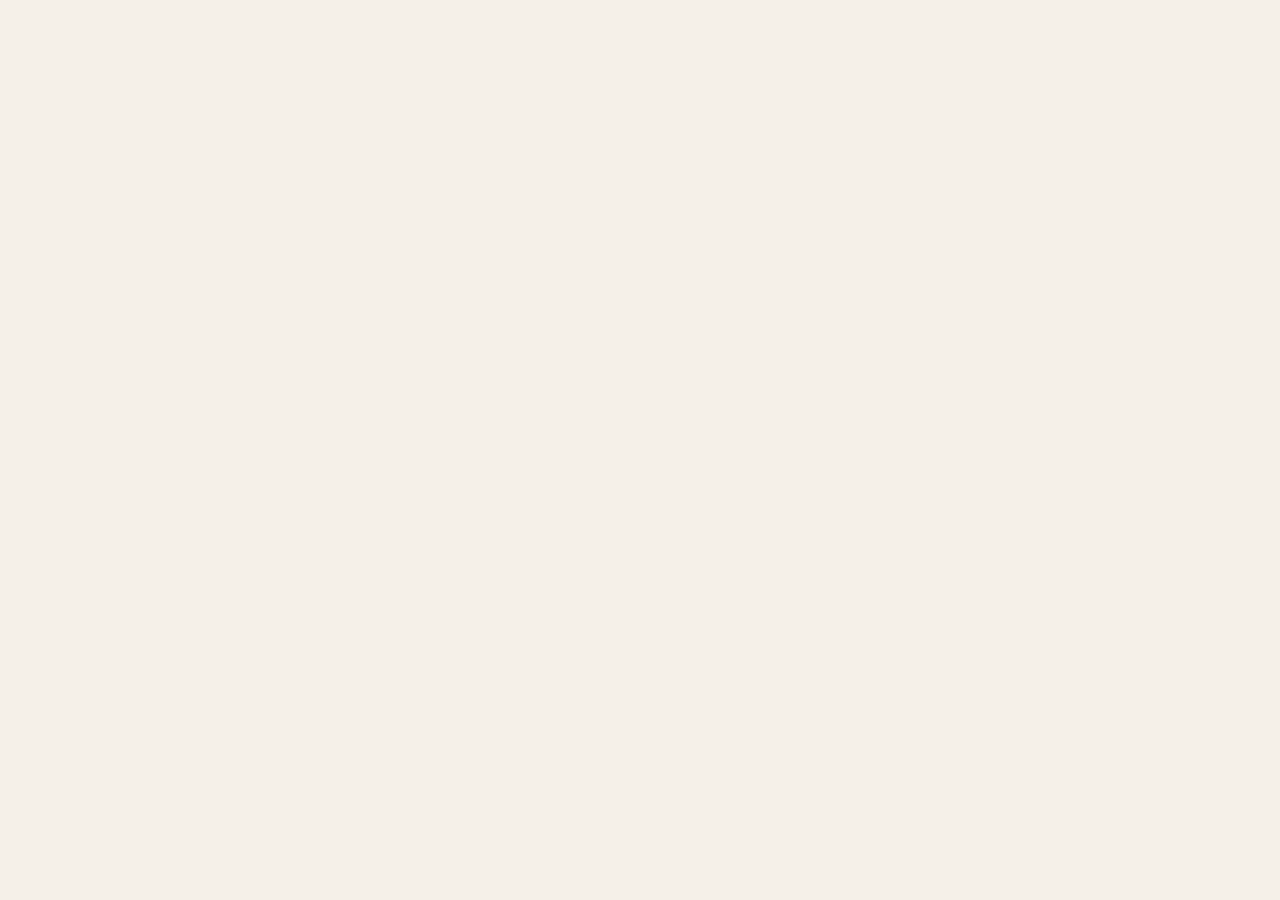
==== index.html @ 383f0b37 "deploy: CoreFusion-Dev/sistema-quejas-condominio-frontend@5d1df4795fc1db5c8f5ad815a8c34cc528ca4f58" ====
<!doctype html>
<html lang="es" data-beasties-container>
<head>
  <meta charset="utf-8">
  <title>Condominio Metrópolis</title>
  <base href="/sistema-quejas-condominio-frontend-pages/">
  <meta name="viewport" content="width=device-width, initial-scale=1">
  <meta name="description" content="Sistema de Gestión de Quejas del Condominio Metrópolis.">
  <meta name="theme-color" content="#1A3A2A">
  <link rel="icon" type="image/x-icon" href="favicon.svg">

  <!-- Tipografías de la marca: se cargan una sola vez para toda la aplicación -->
  <link rel="preconnect" href="https://fonts.googleapis.com">
  <link rel="preconnect" href="https://fonts.gstatic.com" crossorigin>
  <style>@font-face{font-family:'Inter';font-style:normal;font-weight:300;font-display:swap;src:url(https://fonts.gstatic.com/s/inter/v20/UcC73FwrK3iLTeHuS_nVMrMxCp50SjIa2JL7SUc.woff2) format('woff2');unicode-range:U+0460-052F, U+1C80-1C8A, U+20B4, U+2DE0-2DFF, U+A640-A69F, U+FE2E-FE2F;}@font-face{font-family:'Inter';font-style:normal;font-weight:300;font-display:swap;src:url(https://fonts.gstatic.com/s/inter/v20/UcC73FwrK3iLTeHuS_nVMrMxCp50SjIa0ZL7SUc.woff2) format('woff2');unicode-range:U+0301, U+0400-045F, U+0490-0491, U+04B0-04B1, U+2116;}@font-face{font-family:'Inter';font-style:normal;font-weight:300;font-display:swap;src:url(https://fonts.gstatic.com/s/inter/v20/UcC73FwrK3iLTeHuS_nVMrMxCp50SjIa2ZL7SUc.woff2) format('woff2');unicode-range:U+1F00-1FFF;}@font-face{font-family:'Inter';font-style:normal;font-weight:300;font-display:swap;src:url(https://fonts.gstatic.com/s/inter/v20/UcC73FwrK3iLTeHuS_nVMrMxCp50SjIa1pL7SUc.woff2) format('woff2');unicode-range:U+0370-0377, U+037A-037F, U+0384-038A, U+038C, U+038E-03A1, U+03A3-03FF;}@font-face{font-family:'Inter';font-style:normal;font-weight:300;font-display:swap;src:url(https://fonts.gstatic.com/s/inter/v20/UcC73FwrK3iLTeHuS_nVMrMxCp50SjIa2pL7SUc.woff2) format('woff2');unicode-range:U+0102-0103, U+0110-0111, U+0128-0129, U+0168-0169, U+01A0-01A1, U+01AF-01B0, U+0300-0301, U+0303-0304, U+0308-0309, U+0323, U+0329, U+1EA0-1EF9, U+20AB;}@font-face{font-family:'Inter';font-style:normal;font-weight:300;font-display:swap;src:url(https://fonts.gstatic.com/s/inter/v20/UcC73FwrK3iLTeHuS_nVMrMxCp50SjIa25L7SUc.woff2) format('woff2');unicode-range:U+0100-02BA, U+02BD-02C5, U+02C7-02CC, U+02CE-02D7, U+02DD-02FF, U+0304, U+0308, U+0329, U+1D00-1DBF, U+1E00-1E9F, U+1EF2-1EFF, U+2020, U+20A0-20AB, U+20AD-20C0, U+2113, U+2C60-2C7F, U+A720-A7FF;}@font-face{font-family:'Inter';font-style:normal;font-weight:300;font-display:swap;src:url(https://fonts.gstatic.com/s/inter/v20/UcC73FwrK3iLTeHuS_nVMrMxCp50SjIa1ZL7.woff2) format('woff2');unicode-range:U+0000-00FF, U+0131, U+0152-0153, U+02BB-02BC, U+02C6, U+02DA, U+02DC, U+0304, U+0308, U+0329, U+2000-206F, U+20AC, U+2122, U+2191, U+2193, U+2212, U+2215, U+FEFF, U+FFFD;}@font-face{font-family:'Inter';font-style:normal;font-weight:400;font-display:swap;src:url(https://fonts.gstatic.com/s/inter/v20/UcC73FwrK3iLTeHuS_nVMrMxCp50SjIa2JL7SUc.woff2) format('woff2');unicode-range:U+0460-052F, U+1C80-1C8A, U+20B4, U+2DE0-2DFF, U+A640-A69F, U+FE2E-FE2F;}@font-face{font-family:'Inter';font-style:normal;font-weight:400;font-display:swap;src:url(https://fonts.gstatic.com/s/inter/v20/UcC73FwrK3iLTeHuS_nVMrMxCp50SjIa0ZL7SUc.woff2) format('woff2');unicode-range:U+0301, U+0400-045F, U+0490-0491, U+04B0-04B1, U+2116;}@font-face{font-family:'Inter';font-style:normal;font-weight:400;font-display:swap;src:url(https://fonts.gstatic.com/s/inter/v20/UcC73FwrK3iLTeHuS_nVMrMxCp50SjIa2ZL7SUc.woff2) format('woff2');unicode-range:U+1F00-1FFF;}@font-face{font-family:'Inter';font-style:normal;font-weight:400;font-display:swap;src:url(https://fonts.gstatic.com/s/inter/v20/UcC73FwrK3iLTeHuS_nVMrMxCp50SjIa1pL7SUc.woff2) format('woff2');unicode-range:U+0370-0377, U+037A-037F, U+0384-038A, U+038C, U+038E-03A1, U+03A3-03FF;}@font-face{font-family:'Inter';font-style:normal;font-weight:400;font-display:swap;src:url(https://fonts.gstatic.com/s/inter/v20/UcC73FwrK3iLTeHuS_nVMrMxCp50SjIa2pL7SUc.woff2) format('woff2');unicode-range:U+0102-0103, U+0110-0111, U+0128-0129, U+0168-0169, U+01A0-01A1, U+01AF-01B0, U+0300-0301, U+0303-0304, U+0308-0309, U+0323, U+0329, U+1EA0-1EF9, U+20AB;}@font-face{font-family:'Inter';font-style:normal;font-weight:400;font-display:swap;src:url(https://fonts.gstatic.com/s/inter/v20/UcC73FwrK3iLTeHuS_nVMrMxCp50SjIa25L7SUc.woff2) format('woff2');unicode-range:U+0100-02BA, U+02BD-02C5, U+02C7-02CC, U+02CE-02D7, U+02DD-02FF, U+0304, U+0308, U+0329, U+1D00-1DBF, U+1E00-1E9F, U+1EF2-1EFF, U+2020, U+20A0-20AB, U+20AD-20C0, U+2113, U+2C60-2C7F, U+A720-A7FF;}@font-face{font-family:'Inter';font-style:normal;font-weight:400;font-display:swap;src:url(https://fonts.gstatic.com/s/inter/v20/UcC73FwrK3iLTeHuS_nVMrMxCp50SjIa1ZL7.woff2) format('woff2');unicode-range:U+0000-00FF, U+0131, U+0152-0153, U+02BB-02BC, U+02C6, U+02DA, U+02DC, U+0304, U+0308, U+0329, U+2000-206F, U+20AC, U+2122, U+2191, U+2193, U+2212, U+2215, U+FEFF, U+FFFD;}@font-face{font-family:'Inter';font-style:normal;font-weight:500;font-display:swap;src:url(https://fonts.gstatic.com/s/inter/v20/UcC73FwrK3iLTeHuS_nVMrMxCp50SjIa2JL7SUc.woff2) format('woff2');unicode-range:U+0460-052F, U+1C80-1C8A, U+20B4, U+2DE0-2DFF, U+A640-A69F, U+FE2E-FE2F;}@font-face{font-family:'Inter';font-style:normal;font-weight:500;font-display:swap;src:url(https://fonts.gstatic.com/s/inter/v20/UcC73FwrK3iLTeHuS_nVMrMxCp50SjIa0ZL7SUc.woff2) format('woff2');unicode-range:U+0301, U+0400-045F, U+0490-0491, U+04B0-04B1, U+2116;}@font-face{font-family:'Inter';font-style:normal;font-weight:500;font-display:swap;src:url(https://fonts.gstatic.com/s/inter/v20/UcC73FwrK3iLTeHuS_nVMrMxCp50SjIa2ZL7SUc.woff2) format('woff2');unicode-range:U+1F00-1FFF;}@font-face{font-family:'Inter';font-style:normal;font-weight:500;font-display:swap;src:url(https://fonts.gstatic.com/s/inter/v20/UcC73FwrK3iLTeHuS_nVMrMxCp50SjIa1pL7SUc.woff2) format('woff2');unicode-range:U+0370-0377, U+037A-037F, U+0384-038A, U+038C, U+038E-03A1, U+03A3-03FF;}@font-face{font-family:'Inter';font-style:normal;font-weight:500;font-display:swap;src:url(https://fonts.gstatic.com/s/inter/v20/UcC73FwrK3iLTeHuS_nVMrMxCp50SjIa2pL7SUc.woff2) format('woff2');unicode-range:U+0102-0103, U+0110-0111, U+0128-0129, U+0168-0169, U+01A0-01A1, U+01AF-01B0, U+0300-0301, U+0303-0304, U+0308-0309, U+0323, U+0329, U+1EA0-1EF9, U+20AB;}@font-face{font-family:'Inter';font-style:normal;font-weight:500;font-display:swap;src:url(https://fonts.gstatic.com/s/inter/v20/UcC73FwrK3iLTeHuS_nVMrMxCp50SjIa25L7SUc.woff2) format('woff2');unicode-range:U+0100-02BA, U+02BD-02C5, U+02C7-02CC, U+02CE-02D7, U+02DD-02FF, U+0304, U+0308, U+0329, U+1D00-1DBF, U+1E00-1E9F, U+1EF2-1EFF, U+2020, U+20A0-20AB, U+20AD-20C0, U+2113, U+2C60-2C7F, U+A720-A7FF;}@font-face{font-family:'Inter';font-style:normal;font-weight:500;font-display:swap;src:url(https://fonts.gstatic.com/s/inter/v20/UcC73FwrK3iLTeHuS_nVMrMxCp50SjIa1ZL7.woff2) format('woff2');unicode-range:U+0000-00FF, U+0131, U+0152-0153, U+02BB-02BC, U+02C6, U+02DA, U+02DC, U+0304, U+0308, U+0329, U+2000-206F, U+20AC, U+2122, U+2191, U+2193, U+2212, U+2215, U+FEFF, U+FFFD;}@font-face{font-family:'Inter';font-style:normal;font-weight:600;font-display:swap;src:url(https://fonts.gstatic.com/s/inter/v20/UcC73FwrK3iLTeHuS_nVMrMxCp50SjIa2JL7SUc.woff2) format('woff2');unicode-range:U+0460-052F, U+1C80-1C8A, U+20B4, U+2DE0-2DFF, U+A640-A69F, U+FE2E-FE2F;}@font-face{font-family:'Inter';font-style:normal;font-weight:600;font-display:swap;src:url(https://fonts.gstatic.com/s/inter/v20/UcC73FwrK3iLTeHuS_nVMrMxCp50SjIa0ZL7SUc.woff2) format('woff2');unicode-range:U+0301, U+0400-045F, U+0490-0491, U+04B0-04B1, U+2116;}@font-face{font-family:'Inter';font-style:normal;font-weight:600;font-display:swap;src:url(https://fonts.gstatic.com/s/inter/v20/UcC73FwrK3iLTeHuS_nVMrMxCp50SjIa2ZL7SUc.woff2) format('woff2');unicode-range:U+1F00-1FFF;}@font-face{font-family:'Inter';font-style:normal;font-weight:600;font-display:swap;src:url(https://fonts.gstatic.com/s/inter/v20/UcC73FwrK3iLTeHuS_nVMrMxCp50SjIa1pL7SUc.woff2) format('woff2');unicode-range:U+0370-0377, U+037A-037F, U+0384-038A, U+038C, U+038E-03A1, U+03A3-03FF;}@font-face{font-family:'Inter';font-style:normal;font-weight:600;font-display:swap;src:url(https://fonts.gstatic.com/s/inter/v20/UcC73FwrK3iLTeHuS_nVMrMxCp50SjIa2pL7SUc.woff2) format('woff2');unicode-range:U+0102-0103, U+0110-0111, U+0128-0129, U+0168-0169, U+01A0-01A1, U+01AF-01B0, U+0300-0301, U+0303-0304, U+0308-0309, U+0323, U+0329, U+1EA0-1EF9, U+20AB;}@font-face{font-family:'Inter';font-style:normal;font-weight:600;font-display:swap;src:url(https://fonts.gstatic.com/s/inter/v20/UcC73FwrK3iLTeHuS_nVMrMxCp50SjIa25L7SUc.woff2) format('woff2');unicode-range:U+0100-02BA, U+02BD-02C5, U+02C7-02CC, U+02CE-02D7, U+02DD-02FF, U+0304, U+0308, U+0329, U+1D00-1DBF, U+1E00-1E9F, U+1EF2-1EFF, U+2020, U+20A0-20AB, U+20AD-20C0, U+2113, U+2C60-2C7F, U+A720-A7FF;}@font-face{font-family:'Inter';font-style:normal;font-weight:600;font-display:swap;src:url(https://fonts.gstatic.com/s/inter/v20/UcC73FwrK3iLTeHuS_nVMrMxCp50SjIa1ZL7.woff2) format('woff2');unicode-range:U+0000-00FF, U+0131, U+0152-0153, U+02BB-02BC, U+02C6, U+02DA, U+02DC, U+0304, U+0308, U+0329, U+2000-206F, U+20AC, U+2122, U+2191, U+2193, U+2212, U+2215, U+FEFF, U+FFFD;}@font-face{font-family:'Inter';font-style:normal;font-weight:700;font-display:swap;src:url(https://fonts.gstatic.com/s/inter/v20/UcC73FwrK3iLTeHuS_nVMrMxCp50SjIa2JL7SUc.woff2) format('woff2');unicode-range:U+0460-052F, U+1C80-1C8A, U+20B4, U+2DE0-2DFF, U+A640-A69F, U+FE2E-FE2F;}@font-face{font-family:'Inter';font-style:normal;font-weight:700;font-display:swap;src:url(https://fonts.gstatic.com/s/inter/v20/UcC73FwrK3iLTeHuS_nVMrMxCp50SjIa0ZL7SUc.woff2) format('woff2');unicode-range:U+0301, U+0400-045F, U+0490-0491, U+04B0-04B1, U+2116;}@font-face{font-family:'Inter';font-style:normal;font-weight:700;font-display:swap;src:url(https://fonts.gstatic.com/s/inter/v20/UcC73FwrK3iLTeHuS_nVMrMxCp50SjIa2ZL7SUc.woff2) format('woff2');unicode-range:U+1F00-1FFF;}@font-face{font-family:'Inter';font-style:normal;font-weight:700;font-display:swap;src:url(https://fonts.gstatic.com/s/inter/v20/UcC73FwrK3iLTeHuS_nVMrMxCp50SjIa1pL7SUc.woff2) format('woff2');unicode-range:U+0370-0377, U+037A-037F, U+0384-038A, U+038C, U+038E-03A1, U+03A3-03FF;}@font-face{font-family:'Inter';font-style:normal;font-weight:700;font-display:swap;src:url(https://fonts.gstatic.com/s/inter/v20/UcC73FwrK3iLTeHuS_nVMrMxCp50SjIa2pL7SUc.woff2) format('woff2');unicode-range:U+0102-0103, U+0110-0111, U+0128-0129, U+0168-0169, U+01A0-01A1, U+01AF-01B0, U+0300-0301, U+0303-0304, U+0308-0309, U+0323, U+0329, U+1EA0-1EF9, U+20AB;}@font-face{font-family:'Inter';font-style:normal;font-weight:700;font-display:swap;src:url(https://fonts.gstatic.com/s/inter/v20/UcC73FwrK3iLTeHuS_nVMrMxCp50SjIa25L7SUc.woff2) format('woff2');unicode-range:U+0100-02BA, U+02BD-02C5, U+02C7-02CC, U+02CE-02D7, U+02DD-02FF, U+0304, U+0308, U+0329, U+1D00-1DBF, U+1E00-1E9F, U+1EF2-1EFF, U+2020, U+20A0-20AB, U+20AD-20C0, U+2113, U+2C60-2C7F, U+A720-A7FF;}@font-face{font-family:'Inter';font-style:normal;font-weight:700;font-display:swap;src:url(https://fonts.gstatic.com/s/inter/v20/UcC73FwrK3iLTeHuS_nVMrMxCp50SjIa1ZL7.woff2) format('woff2');unicode-range:U+0000-00FF, U+0131, U+0152-0153, U+02BB-02BC, U+02C6, U+02DA, U+02DC, U+0304, U+0308, U+0329, U+2000-206F, U+20AC, U+2122, U+2191, U+2193, U+2212, U+2215, U+FEFF, U+FFFD;}@font-face{font-family:'Playfair Display';font-style:normal;font-weight:400;font-display:swap;src:url(https://fonts.gstatic.com/s/playfairdisplay/v40/nuFiD-vYSZviVYUb_rj3ij__anPXDTjYgFE_.woff2) format('woff2');unicode-range:U+0301, U+0400-045F, U+0490-0491, U+04B0-04B1, U+2116;}@font-face{font-family:'Playfair Display';font-style:normal;font-weight:400;font-display:swap;src:url(https://fonts.gstatic.com/s/playfairdisplay/v40/nuFiD-vYSZviVYUb_rj3ij__anPXDTPYgFE_.woff2) format('woff2');unicode-range:U+0102-0103, U+0110-0111, U+0128-0129, U+0168-0169, U+01A0-01A1, U+01AF-01B0, U+0300-0301, U+0303-0304, U+0308-0309, U+0323, U+0329, U+1EA0-1EF9, U+20AB;}@font-face{font-family:'Playfair Display';font-style:normal;font-weight:400;font-display:swap;src:url(https://fonts.gstatic.com/s/playfairdisplay/v40/nuFiD-vYSZviVYUb_rj3ij__anPXDTLYgFE_.woff2) format('woff2');unicode-range:U+0100-02BA, U+02BD-02C5, U+02C7-02CC, U+02CE-02D7, U+02DD-02FF, U+0304, U+0308, U+0329, U+1D00-1DBF, U+1E00-1E9F, U+1EF2-1EFF, U+2020, U+20A0-20AB, U+20AD-20C0, U+2113, U+2C60-2C7F, U+A720-A7FF;}@font-face{font-family:'Playfair Display';font-style:normal;font-weight:400;font-display:swap;src:url(https://fonts.gstatic.com/s/playfairdisplay/v40/nuFiD-vYSZviVYUb_rj3ij__anPXDTzYgA.woff2) format('woff2');unicode-range:U+0000-00FF, U+0131, U+0152-0153, U+02BB-02BC, U+02C6, U+02DA, U+02DC, U+0304, U+0308, U+0329, U+2000-206F, U+20AC, U+2122, U+2191, U+2193, U+2212, U+2215, U+FEFF, U+FFFD;}@font-face{font-family:'Playfair Display';font-style:normal;font-weight:600;font-display:swap;src:url(https://fonts.gstatic.com/s/playfairdisplay/v40/nuFiD-vYSZviVYUb_rj3ij__anPXDTjYgFE_.woff2) format('woff2');unicode-range:U+0301, U+0400-045F, U+0490-0491, U+04B0-04B1, U+2116;}@font-face{font-family:'Playfair Display';font-style:normal;font-weight:600;font-display:swap;src:url(https://fonts.gstatic.com/s/playfairdisplay/v40/nuFiD-vYSZviVYUb_rj3ij__anPXDTPYgFE_.woff2) format('woff2');unicode-range:U+0102-0103, U+0110-0111, U+0128-0129, U+0168-0169, U+01A0-01A1, U+01AF-01B0, U+0300-0301, U+0303-0304, U+0308-0309, U+0323, U+0329, U+1EA0-1EF9, U+20AB;}@font-face{font-family:'Playfair Display';font-style:normal;font-weight:600;font-display:swap;src:url(https://fonts.gstatic.com/s/playfairdisplay/v40/nuFiD-vYSZviVYUb_rj3ij__anPXDTLYgFE_.woff2) format('woff2');unicode-range:U+0100-02BA, U+02BD-02C5, U+02C7-02CC, U+02CE-02D7, U+02DD-02FF, U+0304, U+0308, U+0329, U+1D00-1DBF, U+1E00-1E9F, U+1EF2-1EFF, U+2020, U+20A0-20AB, U+20AD-20C0, U+2113, U+2C60-2C7F, U+A720-A7FF;}@font-face{font-family:'Playfair Display';font-style:normal;font-weight:600;font-display:swap;src:url(https://fonts.gstatic.com/s/playfairdisplay/v40/nuFiD-vYSZviVYUb_rj3ij__anPXDTzYgA.woff2) format('woff2');unicode-range:U+0000-00FF, U+0131, U+0152-0153, U+02BB-02BC, U+02C6, U+02DA, U+02DC, U+0304, U+0308, U+0329, U+2000-206F, U+20AC, U+2122, U+2191, U+2193, U+2212, U+2215, U+FEFF, U+FFFD;}@font-face{font-family:'Playfair Display';font-style:normal;font-weight:700;font-display:swap;src:url(https://fonts.gstatic.com/s/playfairdisplay/v40/nuFiD-vYSZviVYUb_rj3ij__anPXDTjYgFE_.woff2) format('woff2');unicode-range:U+0301, U+0400-045F, U+0490-0491, U+04B0-04B1, U+2116;}@font-face{font-family:'Playfair Display';font-style:normal;font-weight:700;font-display:swap;src:url(https://fonts.gstatic.com/s/playfairdisplay/v40/nuFiD-vYSZviVYUb_rj3ij__anPXDTPYgFE_.woff2) format('woff2');unicode-range:U+0102-0103, U+0110-0111, U+0128-0129, U+0168-0169, U+01A0-01A1, U+01AF-01B0, U+0300-0301, U+0303-0304, U+0308-0309, U+0323, U+0329, U+1EA0-1EF9, U+20AB;}@font-face{font-family:'Playfair Display';font-style:normal;font-weight:700;font-display:swap;src:url(https://fonts.gstatic.com/s/playfairdisplay/v40/nuFiD-vYSZviVYUb_rj3ij__anPXDTLYgFE_.woff2) format('woff2');unicode-range:U+0100-02BA, U+02BD-02C5, U+02C7-02CC, U+02CE-02D7, U+02DD-02FF, U+0304, U+0308, U+0329, U+1D00-1DBF, U+1E00-1E9F, U+1EF2-1EFF, U+2020, U+20A0-20AB, U+20AD-20C0, U+2113, U+2C60-2C7F, U+A720-A7FF;}@font-face{font-family:'Playfair Display';font-style:normal;font-weight:700;font-display:swap;src:url(https://fonts.gstatic.com/s/playfairdisplay/v40/nuFiD-vYSZviVYUb_rj3ij__anPXDTzYgA.woff2) format('woff2');unicode-range:U+0000-00FF, U+0131, U+0152-0153, U+02BB-02BC, U+02C6, U+02DA, U+02DC, U+0304, U+0308, U+0329, U+2000-206F, U+20AC, U+2122, U+2191, U+2193, U+2212, U+2215, U+FEFF, U+FFFD;}</style>
  <!-- Material Icons -->
  <style>@font-face{font-family:'Material Icons';font-style:normal;font-weight:400;src:url(https://fonts.gstatic.com/s/materialicons/v145/flUhRq6tzZclQEJ-Vdg-IuiaDsNc.woff2) format('woff2');}.material-icons{font-family:'Material Icons';font-weight:normal;font-style:normal;font-size:24px;line-height:1;letter-spacing:normal;text-transform:none;display:inline-block;white-space:nowrap;word-wrap:normal;direction:ltr;-webkit-font-feature-settings:'liga';-webkit-font-smoothing:antialiased;}</style>
<style>html{--mat-sys-background:#faf9fd;--mat-sys-error:#ba1a1a;--mat-sys-error-container:#ffdad6;--mat-sys-inverse-on-surface:#f2f0f4;--mat-sys-inverse-primary:#abc7ff;--mat-sys-inverse-surface:#2f3033;--mat-sys-on-background:#1a1b1f;--mat-sys-on-error:#ffffff;--mat-sys-on-error-container:#93000a;--mat-sys-on-primary:#ffffff;--mat-sys-on-primary-container:#00458f;--mat-sys-on-primary-fixed:#001b3f;--mat-sys-on-primary-fixed-variant:#00458f;--mat-sys-on-secondary:#ffffff;--mat-sys-on-secondary-container:#3e4759;--mat-sys-on-secondary-fixed:#131c2b;--mat-sys-on-secondary-fixed-variant:#3e4759;--mat-sys-on-surface:#1a1b1f;--mat-sys-on-surface-variant:#44474e;--mat-sys-on-tertiary:#ffffff;--mat-sys-on-tertiary-container:#0000ef;--mat-sys-on-tertiary-fixed:#00006e;--mat-sys-on-tertiary-fixed-variant:#0000ef;--mat-sys-outline:#74777f;--mat-sys-outline-variant:#c4c6d0;--mat-sys-primary:#005cbb;--mat-sys-primary-container:#d7e3ff;--mat-sys-primary-fixed:#d7e3ff;--mat-sys-primary-fixed-dim:#abc7ff;--mat-sys-scrim:#000000;--mat-sys-secondary:#565e71;--mat-sys-secondary-container:#dae2f9;--mat-sys-secondary-fixed:#dae2f9;--mat-sys-secondary-fixed-dim:#bec6dc;--mat-sys-shadow:#000000;--mat-sys-surface:#faf9fd;--mat-sys-surface-bright:#faf9fd;--mat-sys-surface-container:#efedf0;--mat-sys-surface-container-high:#e9e7eb;--mat-sys-surface-container-highest:#e3e2e6;--mat-sys-surface-container-low:#f4f3f6;--mat-sys-surface-container-lowest:#ffffff;--mat-sys-surface-dim:#dbd9dd;--mat-sys-surface-tint:#005cbb;--mat-sys-surface-variant:#e0e2ec;--mat-sys-tertiary:#343dff;--mat-sys-tertiary-container:#e0e0ff;--mat-sys-tertiary-fixed:#e0e0ff;--mat-sys-tertiary-fixed-dim:#bec2ff;--mat-sys-neutral-variant20:#2d3038;--mat-sys-neutral10:#1a1b1f;--mat-sys-level0:0px 0px 0px 0px rgba(0, 0, 0, .2), 0px 0px 0px 0px rgba(0, 0, 0, .14), 0px 0px 0px 0px rgba(0, 0, 0, .12);--mat-sys-level1:0px 2px 1px -1px rgba(0, 0, 0, .2), 0px 1px 1px 0px rgba(0, 0, 0, .14), 0px 1px 3px 0px rgba(0, 0, 0, .12);--mat-sys-level2:0px 3px 3px -2px rgba(0, 0, 0, .2), 0px 3px 4px 0px rgba(0, 0, 0, .14), 0px 1px 8px 0px rgba(0, 0, 0, .12);--mat-sys-level3:0px 3px 5px -1px rgba(0, 0, 0, .2), 0px 6px 10px 0px rgba(0, 0, 0, .14), 0px 1px 18px 0px rgba(0, 0, 0, .12);--mat-sys-level4:0px 5px 5px -3px rgba(0, 0, 0, .2), 0px 8px 10px 1px rgba(0, 0, 0, .14), 0px 3px 14px 2px rgba(0, 0, 0, .12);--mat-sys-level5:0px 7px 8px -4px rgba(0, 0, 0, .2), 0px 12px 17px 2px rgba(0, 0, 0, .14), 0px 5px 22px 4px rgba(0, 0, 0, .12);--mat-sys-body-large:400 1rem / 1.5rem Roboto;--mat-sys-body-large-font:Roboto;--mat-sys-body-large-line-height:1.5rem;--mat-sys-body-large-size:1rem;--mat-sys-body-large-tracking:.031rem;--mat-sys-body-large-weight:400;--mat-sys-body-medium:400 .875rem / 1.25rem Roboto;--mat-sys-body-medium-font:Roboto;--mat-sys-body-medium-line-height:1.25rem;--mat-sys-body-medium-size:.875rem;--mat-sys-body-medium-tracking:.016rem;--mat-sys-body-medium-weight:400;--mat-sys-body-small:400 .75rem / 1rem Roboto;--mat-sys-body-small-font:Roboto;--mat-sys-body-small-line-height:1rem;--mat-sys-body-small-size:.75rem;--mat-sys-body-small-tracking:.025rem;--mat-sys-body-small-weight:400;--mat-sys-display-large:400 3.562rem / 4rem Roboto;--mat-sys-display-large-font:Roboto;--mat-sys-display-large-line-height:4rem;--mat-sys-display-large-size:3.562rem;--mat-sys-display-large-tracking:-.016rem;--mat-sys-display-large-weight:400;--mat-sys-display-medium:400 2.812rem / 3.25rem Roboto;--mat-sys-display-medium-font:Roboto;--mat-sys-display-medium-line-height:3.25rem;--mat-sys-display-medium-size:2.812rem;--mat-sys-display-medium-tracking:0;--mat-sys-display-medium-weight:400;--mat-sys-display-small:400 2.25rem / 2.75rem Roboto;--mat-sys-display-small-font:Roboto;--mat-sys-display-small-line-height:2.75rem;--mat-sys-display-small-size:2.25rem;--mat-sys-display-small-tracking:0;--mat-sys-display-small-weight:400;--mat-sys-headline-large:400 2rem / 2.5rem Roboto;--mat-sys-headline-large-font:Roboto;--mat-sys-headline-large-line-height:2.5rem;--mat-sys-headline-large-size:2rem;--mat-sys-headline-large-tracking:0;--mat-sys-headline-large-weight:400;--mat-sys-headline-medium:400 1.75rem / 2.25rem Roboto;--mat-sys-headline-medium-font:Roboto;--mat-sys-headline-medium-line-height:2.25rem;--mat-sys-headline-medium-size:1.75rem;--mat-sys-headline-medium-tracking:0;--mat-sys-headline-medium-weight:400;--mat-sys-headline-small:400 1.5rem / 2rem Roboto;--mat-sys-headline-small-font:Roboto;--mat-sys-headline-small-line-height:2rem;--mat-sys-headline-small-size:1.5rem;--mat-sys-headline-small-tracking:0;--mat-sys-headline-small-weight:400;--mat-sys-label-large:500 .875rem / 1.25rem Roboto;--mat-sys-label-large-font:Roboto;--mat-sys-label-large-line-height:1.25rem;--mat-sys-label-large-size:.875rem;--mat-sys-label-large-tracking:.006rem;--mat-sys-label-large-weight:500;--mat-sys-label-large-weight-prominent:700;--mat-sys-label-medium:500 .75rem / 1rem Roboto;--mat-sys-label-medium-font:Roboto;--mat-sys-label-medium-line-height:1rem;--mat-sys-label-medium-size:.75rem;--mat-sys-label-medium-tracking:.031rem;--mat-sys-label-medium-weight:500;--mat-sys-label-medium-weight-prominent:700;--mat-sys-label-small:500 .688rem / 1rem Roboto;--mat-sys-label-small-font:Roboto;--mat-sys-label-small-line-height:1rem;--mat-sys-label-small-size:.688rem;--mat-sys-label-small-tracking:.031rem;--mat-sys-label-small-weight:500;--mat-sys-title-large:400 1.375rem / 1.75rem Roboto;--mat-sys-title-large-font:Roboto;--mat-sys-title-large-line-height:1.75rem;--mat-sys-title-large-size:1.375rem;--mat-sys-title-large-tracking:0;--mat-sys-title-large-weight:400;--mat-sys-title-medium:500 1rem / 1.5rem Roboto;--mat-sys-title-medium-font:Roboto;--mat-sys-title-medium-line-height:1.5rem;--mat-sys-title-medium-size:1rem;--mat-sys-title-medium-tracking:.009rem;--mat-sys-title-medium-weight:500;--mat-sys-title-small:500 .875rem / 1.25rem Roboto;--mat-sys-title-small-font:Roboto;--mat-sys-title-small-line-height:1.25rem;--mat-sys-title-small-size:.875rem;--mat-sys-title-small-tracking:.006rem;--mat-sys-title-small-weight:500;--mat-sys-corner-extra-large:28px;--mat-sys-corner-extra-large-top:28px 28px 0 0;--mat-sys-corner-extra-small:4px;--mat-sys-corner-extra-small-top:4px 4px 0 0;--mat-sys-corner-full:9999px;--mat-sys-corner-large:16px;--mat-sys-corner-large-end:0 16px 16px 0;--mat-sys-corner-large-start:16px 0 0 16px;--mat-sys-corner-large-top:16px 16px 0 0;--mat-sys-corner-medium:12px;--mat-sys-corner-none:0;--mat-sys-corner-small:8px;--mat-sys-dragged-state-layer-opacity:.16;--mat-sys-focus-state-layer-opacity:.12;--mat-sys-hover-state-layer-opacity:.08;--mat-sys-pressed-state-layer-opacity:.12}:root{--gold:#C8A84B;--gold-light:#E0C570;--gold-dark:#9E7E32;--green-dark:#1A3A2A;--green-mid:#2D5A3D;--green-light:#3D7A55;--cream:#F5F0E8;--cream-dark:#EDE5D4;--white:#FFFFFF;--text-dark:#1C1C1C;--text-mid:#4A4A4A;--text-light:#7A7A7A;--error-red:#C0392B;--error-bg:#FDEDEC}:root{--mat-sys-primary:#1A3A2A;--mat-sys-on-primary:#FFFFFF;--mat-sys-primary-container:#a1c0aa;--mat-sys-secondary:#C8A84B;--mat-sys-on-secondary:#1C1C1C;--mat-sys-error:#C0392B;--mat-sys-surface:#F5F0E8;--mat-sys-on-surface:#1C1C1C}*,*:before,*:after{box-sizing:border-box}html{scroll-behavior:smooth}html,body{margin:0;padding:0;min-height:100%;background-color:var(--cream)}body{font-family:Inter,-apple-system,BlinkMacSystemFont,Segoe UI,sans-serif;background:var(--cream);color:var(--text-dark);-webkit-font-smoothing:antialiased;-moz-osx-font-smoothing:grayscale}</style><link rel="stylesheet" href="styles-M4225K3M.css" media="print" onload="this.media='all'"><noscript><link rel="stylesheet" href="styles-M4225K3M.css"></noscript></head>
<body>
  <app-root></app-root>
<script src="polyfills-5CFQRCPP.js" type="module"></script><script src="main-MKHKKMUK.js" type="module"></script></body>
</html>
---- styles-M4225K3M.css ----
html{--mat-sys-background: #faf9fd;--mat-sys-error: #ba1a1a;--mat-sys-error-container: #ffdad6;--mat-sys-inverse-on-surface: #f2f0f4;--mat-sys-inverse-primary: #abc7ff;--mat-sys-inverse-surface: #2f3033;--mat-sys-on-background: #1a1b1f;--mat-sys-on-error: #ffffff;--mat-sys-on-error-container: #93000a;--mat-sys-on-primary: #ffffff;--mat-sys-on-primary-container: #00458f;--mat-sys-on-primary-fixed: #001b3f;--mat-sys-on-primary-fixed-variant: #00458f;--mat-sys-on-secondary: #ffffff;--mat-sys-on-secondary-container: #3e4759;--mat-sys-on-secondary-fixed: #131c2b;--mat-sys-on-secondary-fixed-variant: #3e4759;--mat-sys-on-surface: #1a1b1f;--mat-sys-on-surface-variant: #44474e;--mat-sys-on-tertiary: #ffffff;--mat-sys-on-tertiary-container: #0000ef;--mat-sys-on-tertiary-fixed: #00006e;--mat-sys-on-tertiary-fixed-variant: #0000ef;--mat-sys-outline: #74777f;--mat-sys-outline-variant: #c4c6d0;--mat-sys-primary: #005cbb;--mat-sys-primary-container: #d7e3ff;--mat-sys-primary-fixed: #d7e3ff;--mat-sys-primary-fixed-dim: #abc7ff;--mat-sys-scrim: #000000;--mat-sys-secondary: #565e71;--mat-sys-secondary-container: #dae2f9;--mat-sys-secondary-fixed: #dae2f9;--mat-sys-secondary-fixed-dim: #bec6dc;--mat-sys-shadow: #000000;--mat-sys-surface: #faf9fd;--mat-sys-surface-bright: #faf9fd;--mat-sys-surface-container: #efedf0;--mat-sys-surface-container-high: #e9e7eb;--mat-sys-surface-container-highest: #e3e2e6;--mat-sys-surface-container-low: #f4f3f6;--mat-sys-surface-container-lowest: #ffffff;--mat-sys-surface-dim: #dbd9dd;--mat-sys-surface-tint: #005cbb;--mat-sys-surface-variant: #e0e2ec;--mat-sys-tertiary: #343dff;--mat-sys-tertiary-container: #e0e0ff;--mat-sys-tertiary-fixed: #e0e0ff;--mat-sys-tertiary-fixed-dim: #bec2ff;--mat-sys-neutral-variant20: #2d3038;--mat-sys-neutral10: #1a1b1f;--mat-sys-level0: 0px 0px 0px 0px rgba(0, 0, 0, .2), 0px 0px 0px 0px rgba(0, 0, 0, .14), 0px 0px 0px 0px rgba(0, 0, 0, .12);--mat-sys-level1: 0px 2px 1px -1px rgba(0, 0, 0, .2), 0px 1px 1px 0px rgba(0, 0, 0, .14), 0px 1px 3px 0px rgba(0, 0, 0, .12);--mat-sys-level2: 0px 3px 3px -2px rgba(0, 0, 0, .2), 0px 3px 4px 0px rgba(0, 0, 0, .14), 0px 1px 8px 0px rgba(0, 0, 0, .12);--mat-sys-level3: 0px 3px 5px -1px rgba(0, 0, 0, .2), 0px 6px 10px 0px rgba(0, 0, 0, .14), 0px 1px 18px 0px rgba(0, 0, 0, .12);--mat-sys-level4: 0px 5px 5px -3px rgba(0, 0, 0, .2), 0px 8px 10px 1px rgba(0, 0, 0, .14), 0px 3px 14px 2px rgba(0, 0, 0, .12);--mat-sys-level5: 0px 7px 8px -4px rgba(0, 0, 0, .2), 0px 12px 17px 2px rgba(0, 0, 0, .14), 0px 5px 22px 4px rgba(0, 0, 0, .12);--mat-sys-body-large: 400 1rem / 1.5rem Roboto;--mat-sys-body-large-font: Roboto;--mat-sys-body-large-line-height: 1.5rem;--mat-sys-body-large-size: 1rem;--mat-sys-body-large-tracking: .031rem;--mat-sys-body-large-weight: 400;--mat-sys-body-medium: 400 .875rem / 1.25rem Roboto;--mat-sys-body-medium-font: Roboto;--mat-sys-body-medium-line-height: 1.25rem;--mat-sys-body-medium-size: .875rem;--mat-sys-body-medium-tracking: .016rem;--mat-sys-body-medium-weight: 400;--mat-sys-body-small: 400 .75rem / 1rem Roboto;--mat-sys-body-small-font: Roboto;--mat-sys-body-small-line-height: 1rem;--mat-sys-body-small-size: .75rem;--mat-sys-body-small-tracking: .025rem;--mat-sys-body-small-weight: 400;--mat-sys-display-large: 400 3.562rem / 4rem Roboto;--mat-sys-display-large-font: Roboto;--mat-sys-display-large-line-height: 4rem;--mat-sys-display-large-size: 3.562rem;--mat-sys-display-large-tracking: -.016rem;--mat-sys-display-large-weight: 400;--mat-sys-display-medium: 400 2.812rem / 3.25rem Roboto;--mat-sys-display-medium-font: Roboto;--mat-sys-display-medium-line-height: 3.25rem;--mat-sys-display-medium-size: 2.812rem;--mat-sys-display-medium-tracking: 0;--mat-sys-display-medium-weight: 400;--mat-sys-display-small: 400 2.25rem / 2.75rem Roboto;--mat-sys-display-small-font: Roboto;--mat-sys-display-small-line-height: 2.75rem;--mat-sys-display-small-size: 2.25rem;--mat-sys-display-small-tracking: 0;--mat-sys-display-small-weight: 400;--mat-sys-headline-large: 400 2rem / 2.5rem Roboto;--mat-sys-headline-large-font: Roboto;--mat-sys-headline-large-line-height: 2.5rem;--mat-sys-headline-large-size: 2rem;--mat-sys-headline-large-tracking: 0;--mat-sys-headline-large-weight: 400;--mat-sys-headline-medium: 400 1.75rem / 2.25rem Roboto;--mat-sys-headline-medium-font: Roboto;--mat-sys-headline-medium-line-height: 2.25rem;--mat-sys-headline-medium-size: 1.75rem;--mat-sys-headline-medium-tracking: 0;--mat-sys-headline-medium-weight: 400;--mat-sys-headline-small: 400 1.5rem / 2rem Roboto;--mat-sys-headline-small-font: Roboto;--mat-sys-headline-small-line-height: 2rem;--mat-sys-headline-small-size: 1.5rem;--mat-sys-headline-small-tracking: 0;--mat-sys-headline-small-weight: 400;--mat-sys-label-large: 500 .875rem / 1.25rem Roboto;--mat-sys-label-large-font: Roboto;--mat-sys-label-large-line-height: 1.25rem;--mat-sys-label-large-size: .875rem;--mat-sys-label-large-tracking: .006rem;--mat-sys-label-large-weight: 500;--mat-sys-label-large-weight-prominent: 700;--mat-sys-label-medium: 500 .75rem / 1rem Roboto;--mat-sys-label-medium-font: Roboto;--mat-sys-label-medium-line-height: 1rem;--mat-sys-label-medium-size: .75rem;--mat-sys-label-medium-tracking: .031rem;--mat-sys-label-medium-weight: 500;--mat-sys-label-medium-weight-prominent: 700;--mat-sys-label-small: 500 .688rem / 1rem Roboto;--mat-sys-label-small-font: Roboto;--mat-sys-label-small-line-height: 1rem;--mat-sys-label-small-size: .688rem;--mat-sys-label-small-tracking: .031rem;--mat-sys-label-small-weight: 500;--mat-sys-title-large: 400 1.375rem / 1.75rem Roboto;--mat-sys-title-large-font: Roboto;--mat-sys-title-large-line-height: 1.75rem;--mat-sys-title-large-size: 1.375rem;--mat-sys-title-large-tracking: 0;--mat-sys-title-large-weight: 400;--mat-sys-title-medium: 500 1rem / 1.5rem Roboto;--mat-sys-title-medium-font: Roboto;--mat-sys-title-medium-line-height: 1.5rem;--mat-sys-title-medium-size: 1rem;--mat-sys-title-medium-tracking: .009rem;--mat-sys-title-medium-weight: 500;--mat-sys-title-small: 500 .875rem / 1.25rem Roboto;--mat-sys-title-small-font: Roboto;--mat-sys-title-small-line-height: 1.25rem;--mat-sys-title-small-size: .875rem;--mat-sys-title-small-tracking: .006rem;--mat-sys-title-small-weight: 500;--mat-sys-corner-extra-large: 28px;--mat-sys-corner-extra-large-top: 28px 28px 0 0;--mat-sys-corner-extra-small: 4px;--mat-sys-corner-extra-small-top: 4px 4px 0 0;--mat-sys-corner-full: 9999px;--mat-sys-corner-large: 16px;--mat-sys-corner-large-end: 0 16px 16px 0;--mat-sys-corner-large-start: 16px 0 0 16px;--mat-sys-corner-large-top: 16px 16px 0 0;--mat-sys-corner-medium: 12px;--mat-sys-corner-none: 0;--mat-sys-corner-small: 8px;--mat-sys-dragged-state-layer-opacity: .16;--mat-sys-focus-state-layer-opacity: .12;--mat-sys-hover-state-layer-opacity: .08;--mat-sys-pressed-state-layer-opacity: .12}:root{--gold: #C8A84B;--gold-light: #E0C570;--gold-dark: #9E7E32;--green-dark: #1A3A2A;--green-mid: #2D5A3D;--green-light: #3D7A55;--cream: #F5F0E8;--cream-dark: #EDE5D4;--white: #FFFFFF;--text-dark: #1C1C1C;--text-mid: #4A4A4A;--text-light: #7A7A7A;--error-red: #C0392B;--error-bg: #FDEDEC}:root{--mat-sys-primary: #1A3A2A;--mat-sys-on-primary: #FFFFFF;--mat-sys-primary-container: #a1c0aa;--mat-sys-secondary: #C8A84B;--mat-sys-on-secondary: #1C1C1C;--mat-sys-error: #C0392B;--mat-sys-surface: #F5F0E8;--mat-sys-on-surface: #1C1C1C}*,*:before,*:after{box-sizing:border-box}html{scroll-behavior:smooth}html,body{margin:0;padding:0;min-height:100%;background-color:var(--cream)}body{font-family:Inter,-apple-system,BlinkMacSystemFont,Segoe UI,sans-serif;background:var(--cream);color:var(--text-dark);-webkit-font-smoothing:antialiased;-moz-osx-font-smoothing:grayscale}:focus-visible{outline:2px solid var(--gold);outline-offset:2px}::selection{background:#c8a84b47;color:var(--green-dark)}
---- styles-M4225K3M.css ----
html{--mat-sys-background: #faf9fd;--mat-sys-error: #ba1a1a;--mat-sys-error-container: #ffdad6;--mat-sys-inverse-on-surface: #f2f0f4;--mat-sys-inverse-primary: #abc7ff;--mat-sys-inverse-surface: #2f3033;--mat-sys-on-background: #1a1b1f;--mat-sys-on-error: #ffffff;--mat-sys-on-error-container: #93000a;--mat-sys-on-primary: #ffffff;--mat-sys-on-primary-container: #00458f;--mat-sys-on-primary-fixed: #001b3f;--mat-sys-on-primary-fixed-variant: #00458f;--mat-sys-on-secondary: #ffffff;--mat-sys-on-secondary-container: #3e4759;--mat-sys-on-secondary-fixed: #131c2b;--mat-sys-on-secondary-fixed-variant: #3e4759;--mat-sys-on-surface: #1a1b1f;--mat-sys-on-surface-variant: #44474e;--mat-sys-on-tertiary: #ffffff;--mat-sys-on-tertiary-container: #0000ef;--mat-sys-on-tertiary-fixed: #00006e;--mat-sys-on-tertiary-fixed-variant: #0000ef;--mat-sys-outline: #74777f;--mat-sys-outline-variant: #c4c6d0;--mat-sys-primary: #005cbb;--mat-sys-primary-container: #d7e3ff;--mat-sys-primary-fixed: #d7e3ff;--mat-sys-primary-fixed-dim: #abc7ff;--mat-sys-scrim: #000000;--mat-sys-secondary: #565e71;--mat-sys-secondary-container: #dae2f9;--mat-sys-secondary-fixed: #dae2f9;--mat-sys-secondary-fixed-dim: #bec6dc;--mat-sys-shadow: #000000;--mat-sys-surface: #faf9fd;--mat-sys-surface-bright: #faf9fd;--mat-sys-surface-container: #efedf0;--mat-sys-surface-container-high: #e9e7eb;--mat-sys-surface-container-highest: #e3e2e6;--mat-sys-surface-container-low: #f4f3f6;--mat-sys-surface-container-lowest: #ffffff;--mat-sys-surface-dim: #dbd9dd;--mat-sys-surface-tint: #005cbb;--mat-sys-surface-variant: #e0e2ec;--mat-sys-tertiary: #343dff;--mat-sys-tertiary-container: #e0e0ff;--mat-sys-tertiary-fixed: #e0e0ff;--mat-sys-tertiary-fixed-dim: #bec2ff;--mat-sys-neutral-variant20: #2d3038;--mat-sys-neutral10: #1a1b1f;--mat-sys-level0: 0px 0px 0px 0px rgba(0, 0, 0, .2), 0px 0px 0px 0px rgba(0, 0, 0, .14), 0px 0px 0px 0px rgba(0, 0, 0, .12);--mat-sys-level1: 0px 2px 1px -1px rgba(0, 0, 0, .2), 0px 1px 1px 0px rgba(0, 0, 0, .14), 0px 1px 3px 0px rgba(0, 0, 0, .12);--mat-sys-level2: 0px 3px 3px -2px rgba(0, 0, 0, .2), 0px 3px 4px 0px rgba(0, 0, 0, .14), 0px 1px 8px 0px rgba(0, 0, 0, .12);--mat-sys-level3: 0px 3px 5px -1px rgba(0, 0, 0, .2), 0px 6px 10px 0px rgba(0, 0, 0, .14), 0px 1px 18px 0px rgba(0, 0, 0, .12);--mat-sys-level4: 0px 5px 5px -3px rgba(0, 0, 0, .2), 0px 8px 10px 1px rgba(0, 0, 0, .14), 0px 3px 14px 2px rgba(0, 0, 0, .12);--mat-sys-level5: 0px 7px 8px -4px rgba(0, 0, 0, .2), 0px 12px 17px 2px rgba(0, 0, 0, .14), 0px 5px 22px 4px rgba(0, 0, 0, .12);--mat-sys-body-large: 400 1rem / 1.5rem Roboto;--mat-sys-body-large-font: Roboto;--mat-sys-body-large-line-height: 1.5rem;--mat-sys-body-large-size: 1rem;--mat-sys-body-large-tracking: .031rem;--mat-sys-body-large-weight: 400;--mat-sys-body-medium: 400 .875rem / 1.25rem Roboto;--mat-sys-body-medium-font: Roboto;--mat-sys-body-medium-line-height: 1.25rem;--mat-sys-body-medium-size: .875rem;--mat-sys-body-medium-tracking: .016rem;--mat-sys-body-medium-weight: 400;--mat-sys-body-small: 400 .75rem / 1rem Roboto;--mat-sys-body-small-font: Roboto;--mat-sys-body-small-line-height: 1rem;--mat-sys-body-small-size: .75rem;--mat-sys-body-small-tracking: .025rem;--mat-sys-body-small-weight: 400;--mat-sys-display-large: 400 3.562rem / 4rem Roboto;--mat-sys-display-large-font: Roboto;--mat-sys-display-large-line-height: 4rem;--mat-sys-display-large-size: 3.562rem;--mat-sys-display-large-tracking: -.016rem;--mat-sys-display-large-weight: 400;--mat-sys-display-medium: 400 2.812rem / 3.25rem Roboto;--mat-sys-display-medium-font: Roboto;--mat-sys-display-medium-line-height: 3.25rem;--mat-sys-display-medium-size: 2.812rem;--mat-sys-display-medium-tracking: 0;--mat-sys-display-medium-weight: 400;--mat-sys-display-small: 400 2.25rem / 2.75rem Roboto;--mat-sys-display-small-font: Roboto;--mat-sys-display-small-line-height: 2.75rem;--mat-sys-display-small-size: 2.25rem;--mat-sys-display-small-tracking: 0;--mat-sys-display-small-weight: 400;--mat-sys-headline-large: 400 2rem / 2.5rem Roboto;--mat-sys-headline-large-font: Roboto;--mat-sys-headline-large-line-height: 2.5rem;--mat-sys-headline-large-size: 2rem;--mat-sys-headline-large-tracking: 0;--mat-sys-headline-large-weight: 400;--mat-sys-headline-medium: 400 1.75rem / 2.25rem Roboto;--mat-sys-headline-medium-font: Roboto;--mat-sys-headline-medium-line-height: 2.25rem;--mat-sys-headline-medium-size: 1.75rem;--mat-sys-headline-medium-tracking: 0;--mat-sys-headline-medium-weight: 400;--mat-sys-headline-small: 400 1.5rem / 2rem Roboto;--mat-sys-headline-small-font: Roboto;--mat-sys-headline-small-line-height: 2rem;--mat-sys-headline-small-size: 1.5rem;--mat-sys-headline-small-tracking: 0;--mat-sys-headline-small-weight: 400;--mat-sys-label-large: 500 .875rem / 1.25rem Roboto;--mat-sys-label-large-font: Roboto;--mat-sys-label-large-line-height: 1.25rem;--mat-sys-label-large-size: .875rem;--mat-sys-label-large-tracking: .006rem;--mat-sys-label-large-weight: 500;--mat-sys-label-large-weight-prominent: 700;--mat-sys-label-medium: 500 .75rem / 1rem Roboto;--mat-sys-label-medium-font: Roboto;--mat-sys-label-medium-line-height: 1rem;--mat-sys-label-medium-size: .75rem;--mat-sys-label-medium-tracking: .031rem;--mat-sys-label-medium-weight: 500;--mat-sys-label-medium-weight-prominent: 700;--mat-sys-label-small: 500 .688rem / 1rem Roboto;--mat-sys-label-small-font: Roboto;--mat-sys-label-small-line-height: 1rem;--mat-sys-label-small-size: .688rem;--mat-sys-label-small-tracking: .031rem;--mat-sys-label-small-weight: 500;--mat-sys-title-large: 400 1.375rem / 1.75rem Roboto;--mat-sys-title-large-font: Roboto;--mat-sys-title-large-line-height: 1.75rem;--mat-sys-title-large-size: 1.375rem;--mat-sys-title-large-tracking: 0;--mat-sys-title-large-weight: 400;--mat-sys-title-medium: 500 1rem / 1.5rem Roboto;--mat-sys-title-medium-font: Roboto;--mat-sys-title-medium-line-height: 1.5rem;--mat-sys-title-medium-size: 1rem;--mat-sys-title-medium-tracking: .009rem;--mat-sys-title-medium-weight: 500;--mat-sys-title-small: 500 .875rem / 1.25rem Roboto;--mat-sys-title-small-font: Roboto;--mat-sys-title-small-line-height: 1.25rem;--mat-sys-title-small-size: .875rem;--mat-sys-title-small-tracking: .006rem;--mat-sys-title-small-weight: 500;--mat-sys-corner-extra-large: 28px;--mat-sys-corner-extra-large-top: 28px 28px 0 0;--mat-sys-corner-extra-small: 4px;--mat-sys-corner-extra-small-top: 4px 4px 0 0;--mat-sys-corner-full: 9999px;--mat-sys-corner-large: 16px;--mat-sys-corner-large-end: 0 16px 16px 0;--mat-sys-corner-large-start: 16px 0 0 16px;--mat-sys-corner-large-top: 16px 16px 0 0;--mat-sys-corner-medium: 12px;--mat-sys-corner-none: 0;--mat-sys-corner-small: 8px;--mat-sys-dragged-state-layer-opacity: .16;--mat-sys-focus-state-layer-opacity: .12;--mat-sys-hover-state-layer-opacity: .08;--mat-sys-pressed-state-layer-opacity: .12}:root{--gold: #C8A84B;--gold-light: #E0C570;--gold-dark: #9E7E32;--green-dark: #1A3A2A;--green-mid: #2D5A3D;--green-light: #3D7A55;--cream: #F5F0E8;--cream-dark: #EDE5D4;--white: #FFFFFF;--text-dark: #1C1C1C;--text-mid: #4A4A4A;--text-light: #7A7A7A;--error-red: #C0392B;--error-bg: #FDEDEC}:root{--mat-sys-primary: #1A3A2A;--mat-sys-on-primary: #FFFFFF;--mat-sys-primary-container: #a1c0aa;--mat-sys-secondary: #C8A84B;--mat-sys-on-secondary: #1C1C1C;--mat-sys-error: #C0392B;--mat-sys-surface: #F5F0E8;--mat-sys-on-surface: #1C1C1C}*,*:before,*:after{box-sizing:border-box}html{scroll-behavior:smooth}html,body{margin:0;padding:0;min-height:100%;background-color:var(--cream)}body{font-family:Inter,-apple-system,BlinkMacSystemFont,Segoe UI,sans-serif;background:var(--cream);color:var(--text-dark);-webkit-font-smoothing:antialiased;-moz-osx-font-smoothing:grayscale}:focus-visible{outline:2px solid var(--gold);outline-offset:2px}::selection{background:#c8a84b47;color:var(--green-dark)}
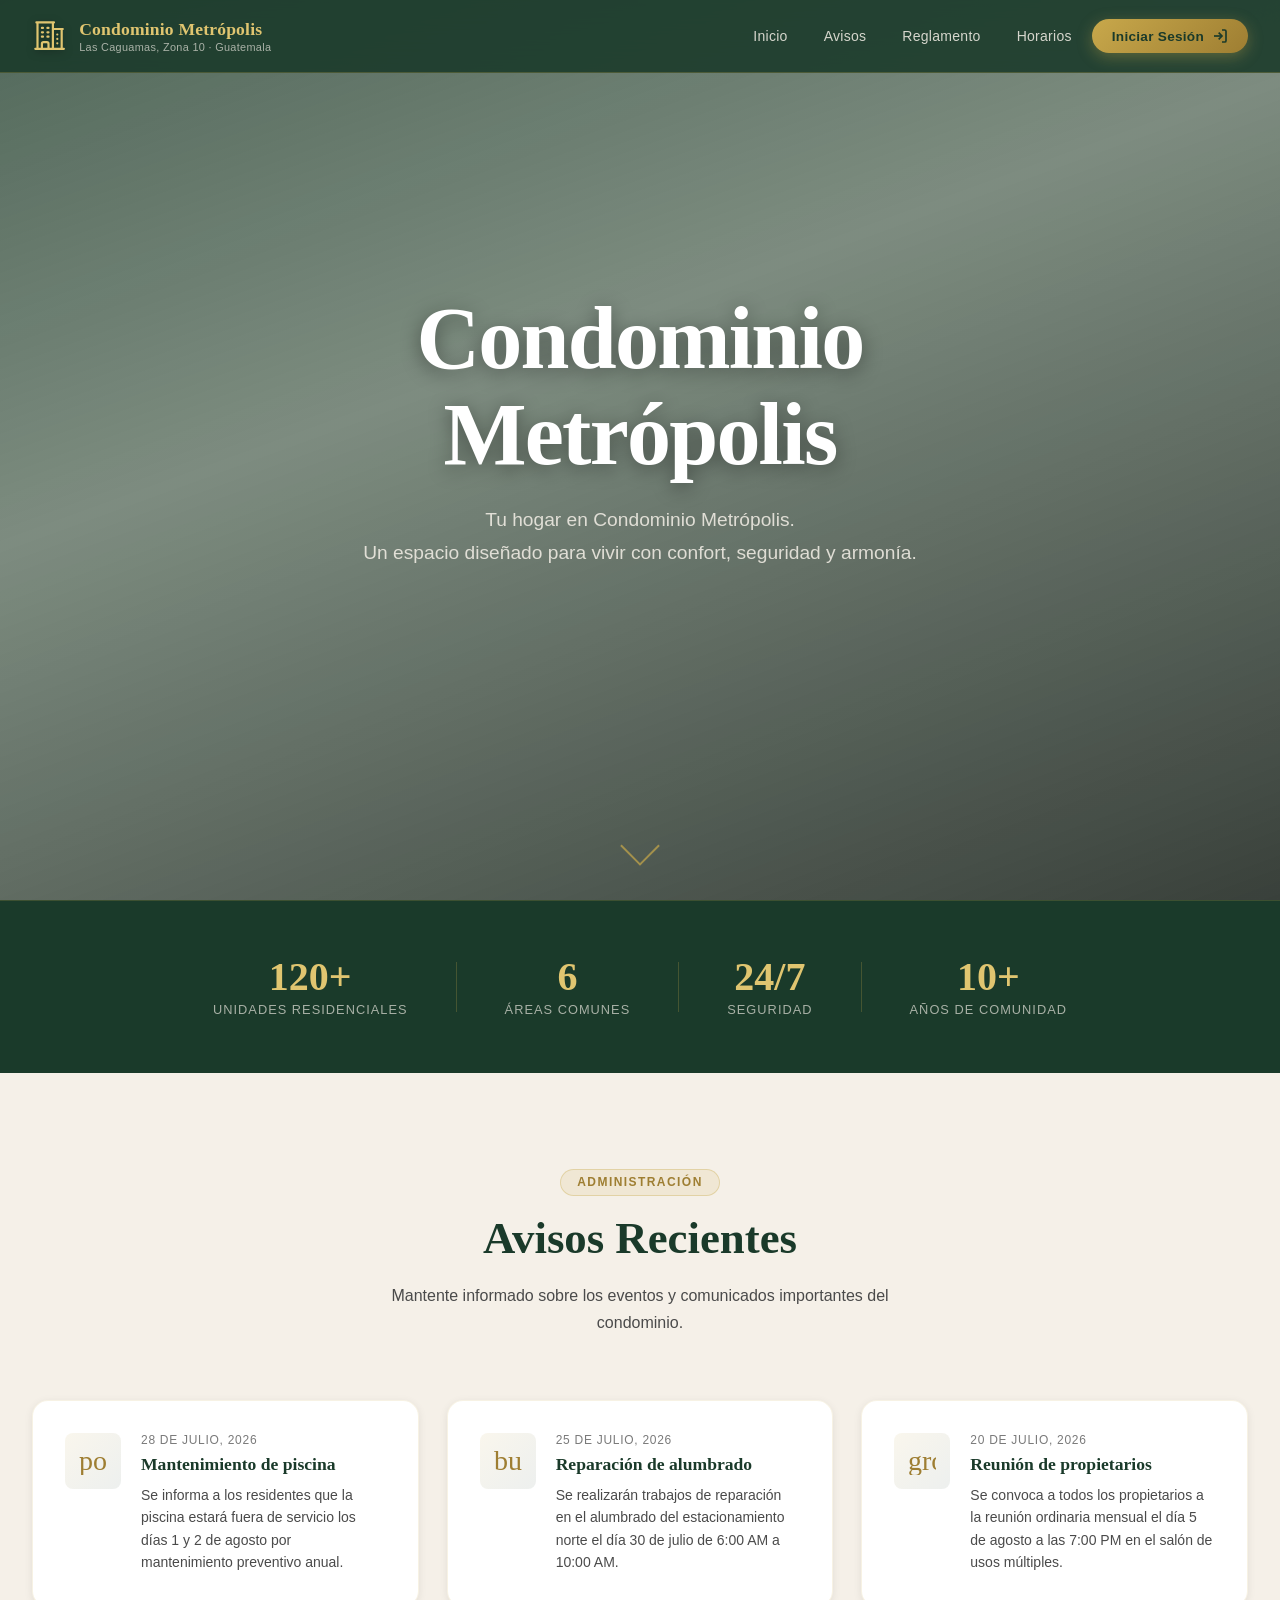
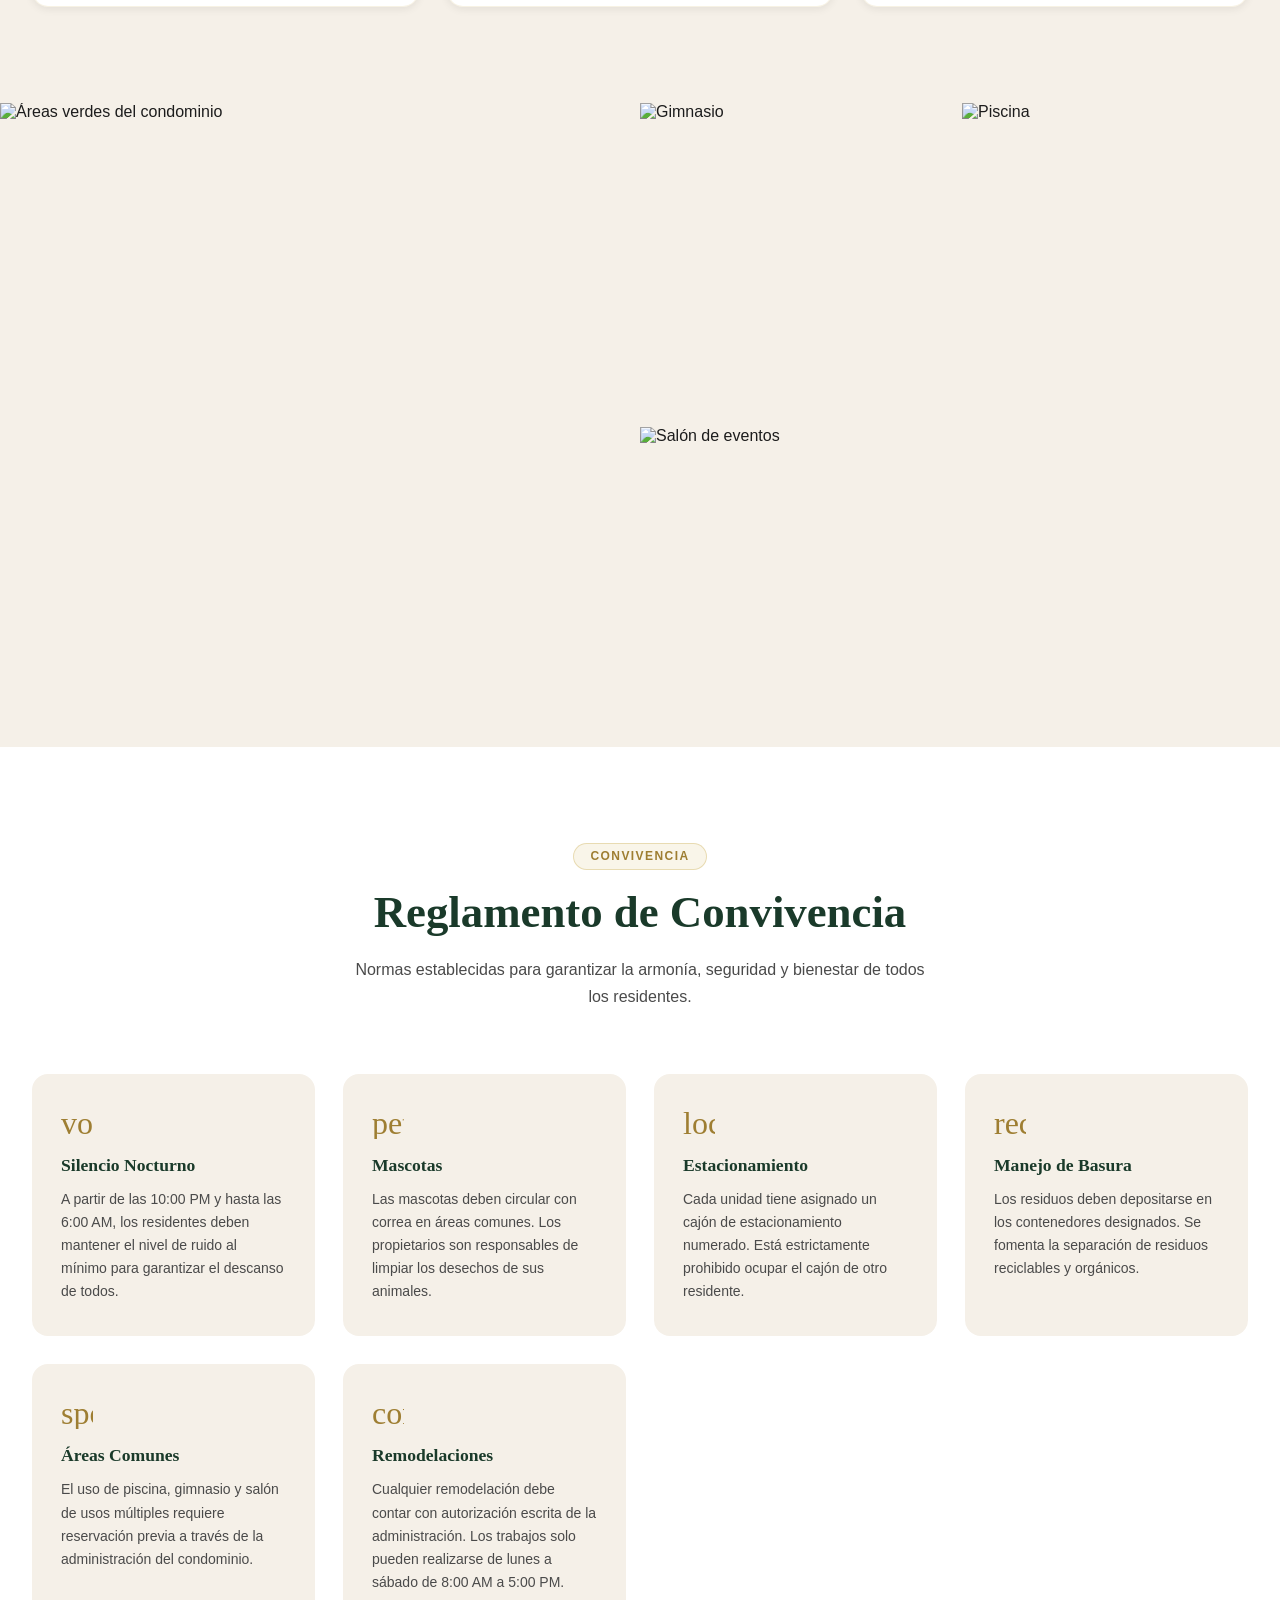
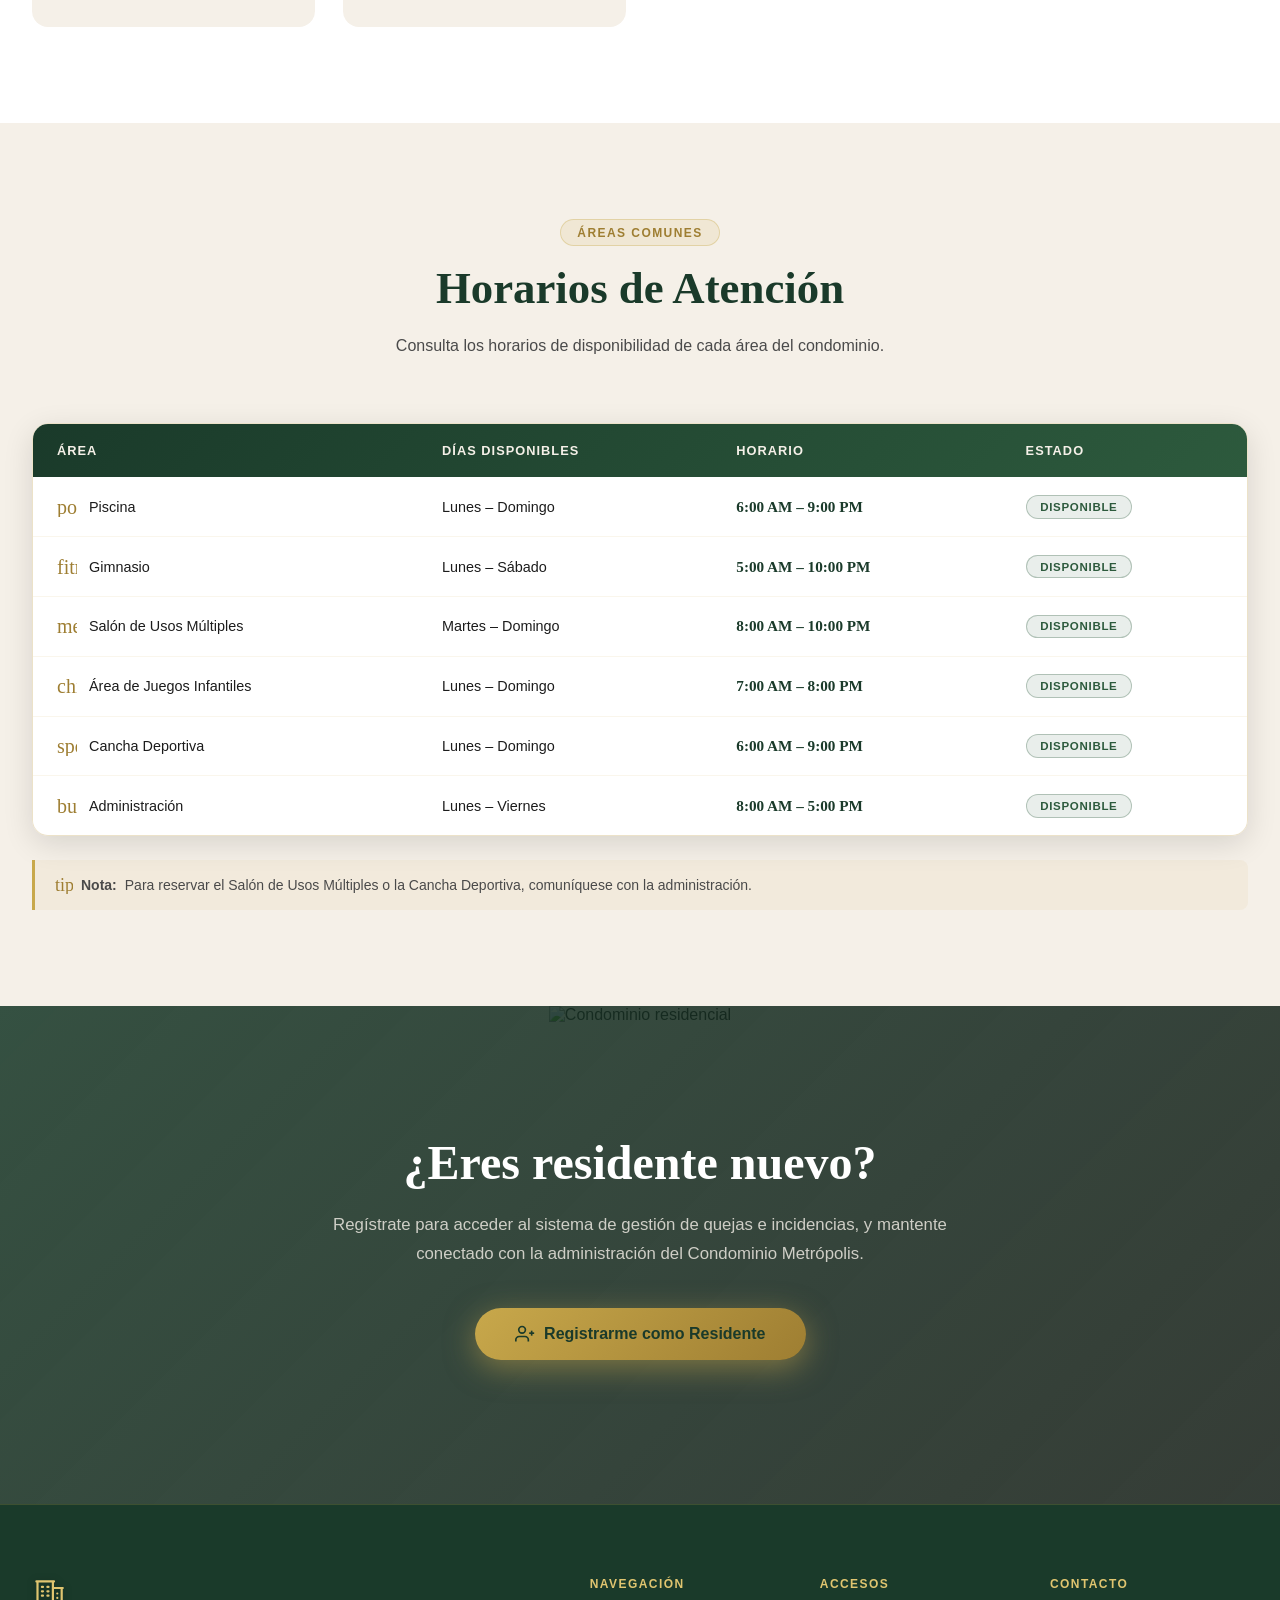
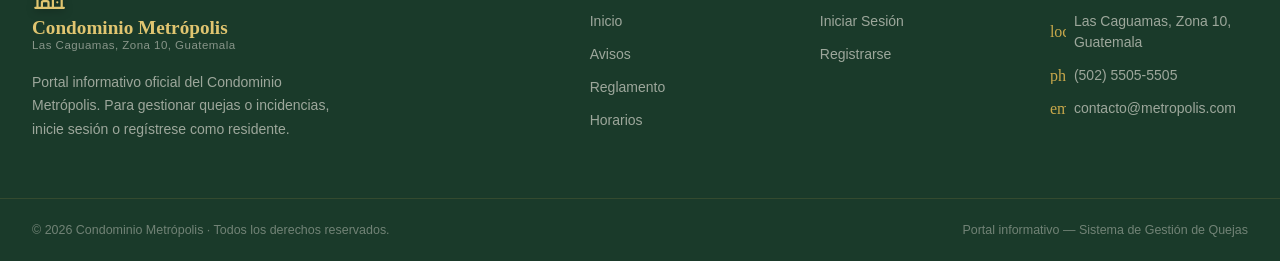
==== commit b0a1d178: "deploy: CoreFusion-Dev/sistema-quejas-condominio-frontend@dc66b02276945c83cf83775477173af2e6fb3cb3" ====
--- a/index.html
+++ b/index.html
@@ -3,7 +3,7 @@
 <head>
   <meta charset="utf-8">
   <title>Condominio Metrópolis</title>
-  <base href="/sistema-quejas-condominio-frontend-pages/">
+  <base href="/">
   <meta name="viewport" content="width=device-width, initial-scale=1">
   <meta name="description" content="Sistema de Gestión de Quejas del Condominio Metrópolis.">
   <meta name="theme-color" content="#1A3A2A">
